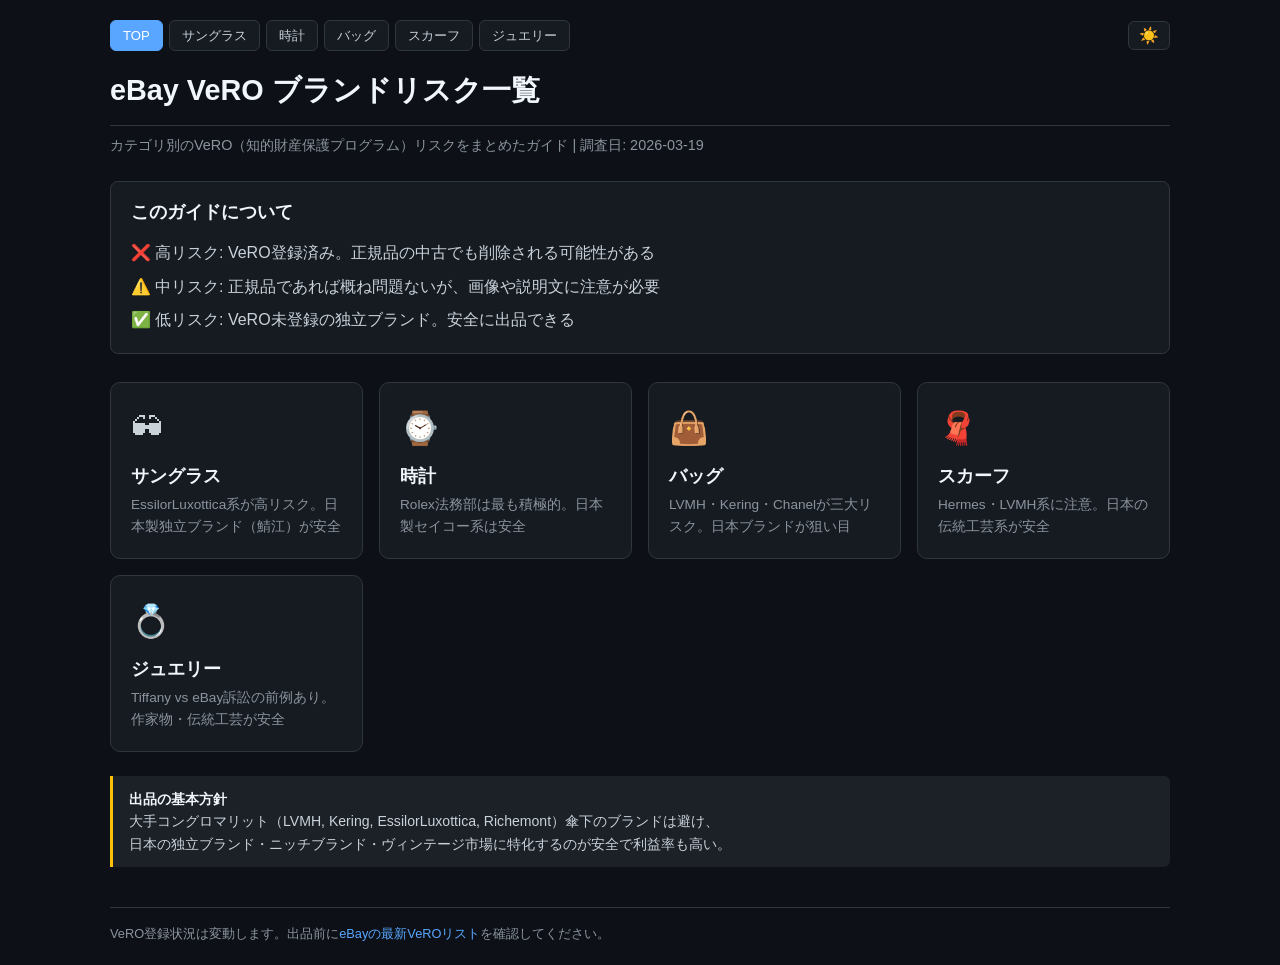
==== index.html @ 40294538 "feat: 5カテゴリVeROリスクガイド + ライト/ダークモード切替 - index.html: トップページ（カテゴリカード一覧） - sunglasses.html: サングラス（21高リスク" ====
<!DOCTYPE html>
<html lang="ja">
<head>
<meta charset="UTF-8">
<meta name="viewport" content="width=device-width, initial-scale=1.0">
<title>eBay VeRO ブランドリスク一覧</title>
<link rel="stylesheet" href="style.css">
<script src="theme.js"></script>
</head>
<body>

<div class="topbar">
  <nav>
    <a href="index.html" class="active">TOP</a>
    <a href="sunglasses.html">サングラス</a>
    <a href="watches.html">時計</a>
    <a href="bags.html">バッグ</a>
    <a href="scarves.html">スカーフ</a>
    <a href="jewelry.html">ジュエリー</a>
  </nav>
  <button class="theme-toggle" id="themeToggle"></button>
</div>

<h1>eBay VeRO ブランドリスク一覧</h1>
<p class="subtitle">カテゴリ別のVeRO（知的財産保護プログラム）リスクをまとめたガイド | 調査日: 2026-03-19</p>

<div class="summary-box">
  <h2>このガイドについて</h2>
  <ul>
    <li class="danger">高リスク: VeRO登録済み。正規品の中古でも削除される可能性がある</li>
    <li class="warn">中リスク: 正規品であれば概ね問題ないが、画像や説明文に注意が必要</li>
    <li class="safe">低リスク: VeRO未登録の独立ブランド。安全に出品できる</li>
  </ul>
</div>

<div class="card-grid">
  <a href="sunglasses.html" class="card-link">
    <div class="card-icon">&#x1F576;</div>
    <div class="card-title">サングラス</div>
    <div class="card-desc">EssilorLuxottica系が高リスク。日本製独立ブランド（鯖江）が安全</div>
  </a>
  <a href="watches.html" class="card-link">
    <div class="card-icon">&#x231A;</div>
    <div class="card-title">時計</div>
    <div class="card-desc">Rolex法務部は最も積極的。日本製セイコー系は安全</div>
  </a>
  <a href="bags.html" class="card-link">
    <div class="card-icon">&#x1F45C;</div>
    <div class="card-title">バッグ</div>
    <div class="card-desc">LVMH・Kering・Chanelが三大リスク。日本ブランドが狙い目</div>
  </a>
  <a href="scarves.html" class="card-link">
    <div class="card-icon">&#x1F9E3;</div>
    <div class="card-title">スカーフ</div>
    <div class="card-desc">Hermes・LVMH系に注意。日本の伝統工芸系が安全</div>
  </a>
  <a href="jewelry.html" class="card-link">
    <div class="card-icon">&#x1F48D;</div>
    <div class="card-title">ジュエリー</div>
    <div class="card-desc">Tiffany vs eBay訴訟の前例あり。作家物・伝統工芸が安全</div>
  </a>
</div>

<div class="note">
  <strong>出品の基本方針</strong><br>
  大手コングロマリット（LVMH, Kering, EssilorLuxottica, Richemont）傘下のブランドは避け、<br>
  日本の独立ブランド・ニッチブランド・ヴィンテージ市場に特化するのが安全で利益率も高い。
</div>

<footer>
  <p>VeRO登録状況は変動します。出品前に<a href="https://www.ebay.com/sellercenter/ebay-for-business/verified-rights-owner-program">eBayの最新VeROリスト</a>を確認してください。</p>
</footer>

</body>
</html>
---- style.css ----
:root {
  --red: #dc3545;
  --yellow: #ffc107;
  --green: #28a745;
  --bg: #0d1117;
  --card: #161b22;
  --card-hover: #1c2128;
  --border: #30363d;
  --text: #c9d1d9;
  --heading: #f0f6fc;
  --muted: #8b949e;
  --link: #58a6ff;
  --th-bg: #1c2128;
}
[data-theme="light"] {
  --bg: #ffffff;
  --card: #f6f8fa;
  --card-hover: #eef1f5;
  --border: #d0d7de;
  --text: #1f2328;
  --heading: #1f2328;
  --muted: #656d76;
  --link: #0969da;
  --th-bg: #eef1f5;
}
* { margin: 0; padding: 0; box-sizing: border-box; }
body {
  font-family: -apple-system, BlinkMacSystemFont, 'Segoe UI', Helvetica, Arial, sans-serif;
  background: var(--bg);
  color: var(--text);
  line-height: 1.6;
  padding: 20px;
  max-width: 1100px;
  margin: 0 auto;
  transition: background 0.3s, color 0.3s;
}
/* --- Top bar --- */
.topbar {
  display: flex;
  justify-content: space-between;
  align-items: center;
  margin-bottom: 16px;
}
.topbar nav { display: flex; gap: 6px; flex-wrap: wrap; }
.topbar nav a {
  display: inline-block;
  padding: 4px 12px;
  border-radius: 6px;
  font-size: 0.82em;
  text-decoration: none;
  color: var(--text);
  background: var(--card);
  border: 1px solid var(--border);
  transition: background 0.2s;
}
.topbar nav a:hover, .topbar nav a.active {
  background: var(--link);
  color: #fff;
  border-color: var(--link);
}
.theme-toggle {
  background: var(--card);
  border: 1px solid var(--border);
  color: var(--text);
  padding: 4px 10px;
  border-radius: 6px;
  cursor: pointer;
  font-size: 1em;
  transition: background 0.2s;
}
.theme-toggle:hover { background: var(--card-hover); }

/* --- Headings --- */
h1 {
  color: var(--heading);
  font-size: 1.8em;
  margin-bottom: 8px;
  border-bottom: 1px solid var(--border);
  padding-bottom: 12px;
}
.subtitle {
  color: var(--muted);
  font-size: 0.9em;
  margin-bottom: 24px;
}

/* --- Summary box --- */
.summary-box {
  background: var(--card);
  border: 1px solid var(--border);
  border-radius: 8px;
  padding: 16px 20px;
  margin-bottom: 28px;
}
.summary-box h2 {
  color: var(--heading);
  font-size: 1.1em;
  margin-bottom: 10px;
}
.summary-box ul { list-style: none; padding: 0; }
.summary-box li { padding: 4px 0 4px 24px; position: relative; }
.summary-box li::before { position: absolute; left: 0; }
.summary-box li.safe::before   { content: "\2705"; }
.summary-box li.warn::before   { content: "\26A0\FE0F"; }
.summary-box li.danger::before { content: "\274C"; }

/* --- Section --- */
.section { margin-bottom: 32px; }
.section-header {
  display: flex;
  align-items: center;
  gap: 10px;
  margin-bottom: 12px;
}
.section-header h2 { color: var(--heading); font-size: 1.2em; }
.badge {
  display: inline-block;
  padding: 2px 10px;
  border-radius: 12px;
  font-size: 0.75em;
  font-weight: 600;
  text-transform: uppercase;
}
.badge-high { background: var(--red); color: #fff; }
.badge-mid  { background: var(--yellow); color: #000; }
.badge-low  { background: var(--green); color: #fff; }

/* --- Table --- */
table {
  width: 100%;
  border-collapse: collapse;
  background: var(--card);
  border: 1px solid var(--border);
  border-radius: 8px;
  overflow: hidden;
}
thead th {
  background: var(--th-bg);
  color: var(--heading);
  font-size: 0.85em;
  text-align: left;
  padding: 10px 14px;
  border-bottom: 1px solid var(--border);
}
tbody td {
  padding: 8px 14px;
  border-bottom: 1px solid var(--border);
  font-size: 0.9em;
  vertical-align: top;
}
tbody tr:last-child td { border-bottom: none; }
tbody tr:hover { background: var(--card-hover); }
.brand-name { font-weight: 600; color: var(--heading); white-space: nowrap; }
.group-tag {
  display: inline-block;
  padding: 1px 6px;
  border-radius: 4px;
  font-size: 0.78em;
  background: var(--border);
  color: var(--muted);
  white-space: nowrap;
}

/* --- Note --- */
.note {
  background: var(--card-hover);
  border-left: 3px solid var(--yellow);
  padding: 12px 16px;
  margin-top: 24px;
  border-radius: 0 6px 6px 0;
  font-size: 0.88em;
}
.note strong { color: var(--heading); }

/* --- Footer --- */
footer {
  margin-top: 40px;
  padding-top: 16px;
  border-top: 1px solid var(--border);
  color: var(--muted);
  font-size: 0.8em;
}
footer a { color: var(--link); text-decoration: none; }
footer a:hover { text-decoration: underline; }

/* --- Index cards --- */
.card-grid {
  display: grid;
  grid-template-columns: repeat(auto-fill, minmax(240px, 1fr));
  gap: 16px;
  margin: 24px 0;
}
.card-link {
  display: block;
  text-decoration: none;
  color: var(--text);
  background: var(--card);
  border: 1px solid var(--border);
  border-radius: 10px;
  padding: 20px;
  transition: transform 0.15s, box-shadow 0.15s;
}
.card-link:hover {
  transform: translateY(-3px);
  box-shadow: 0 4px 16px rgba(0,0,0,0.3);
}
.card-link .card-icon { font-size: 2em; margin-bottom: 8px; }
.card-link .card-title { font-size: 1.1em; font-weight: 600; color: var(--heading); }
.card-link .card-desc { font-size: 0.85em; color: var(--muted); margin-top: 4px; }

@media (max-width: 700px) {
  body { padding: 12px; }
  h1 { font-size: 1.3em; }
  table { font-size: 0.85em; }
  thead th, tbody td { padding: 6px 8px; }
  .topbar { flex-direction: column; gap: 10px; align-items: flex-start; }
}
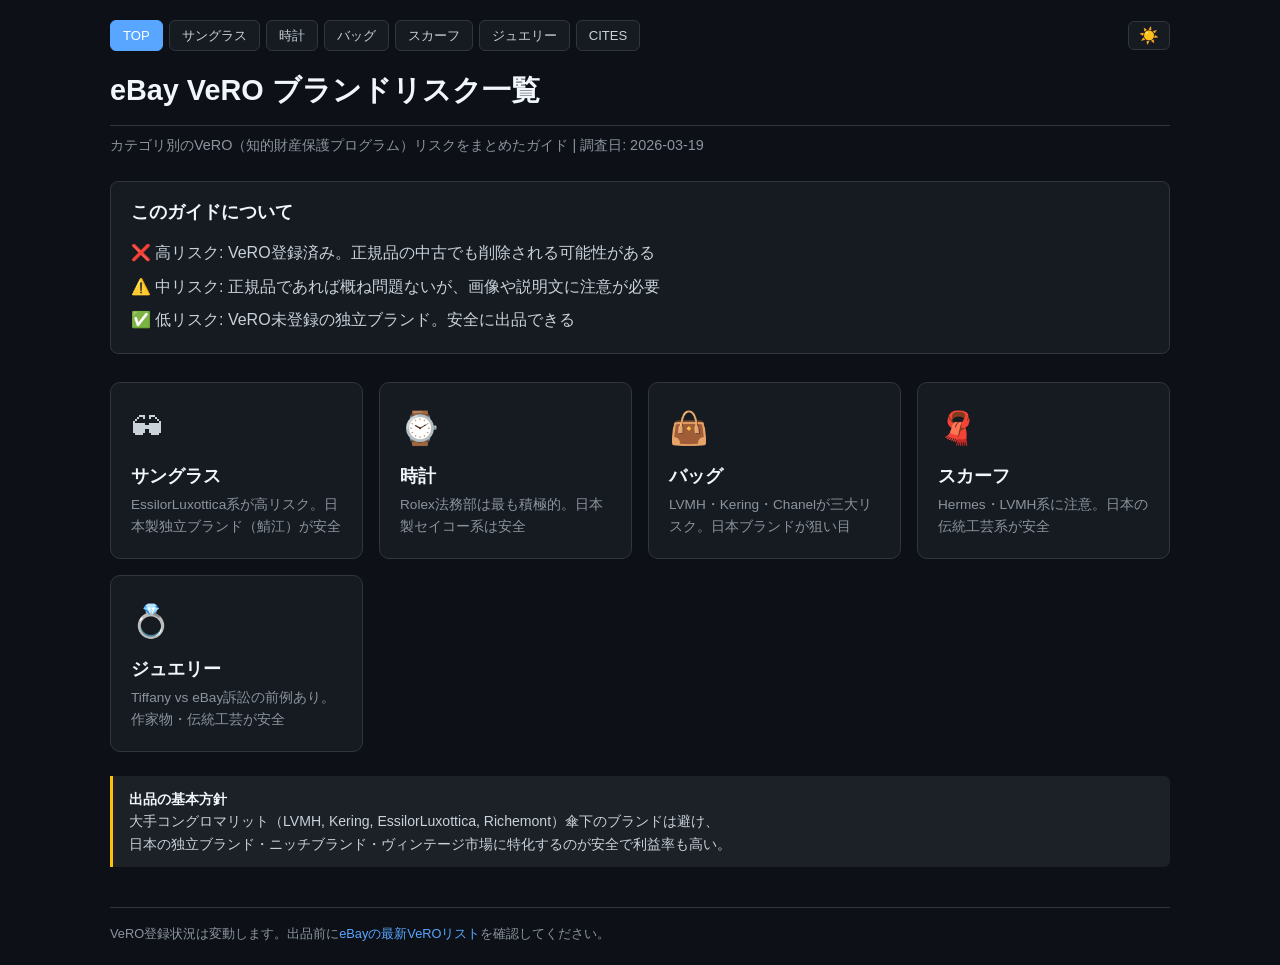
==== commit c38a733c: "feat: CITES（ワシントン条約）規制ガイドページを追加 eBay真贋保証サービスからの公式通知に基づき、CITES規制対象素材の 出品禁止ガイドを独立タブとして追加。全ページのナビゲーションに" ====
--- a/index.html
+++ b/index.html
@@ -17,6 +17,7 @@
     <a href="bags.html">バッグ</a>
     <a href="scarves.html">スカーフ</a>
     <a href="jewelry.html">ジュエリー</a>
+    <a href="cites.html">CITES</a>
   </nav>
   <button class="theme-toggle" id="themeToggle"></button>
 </div>
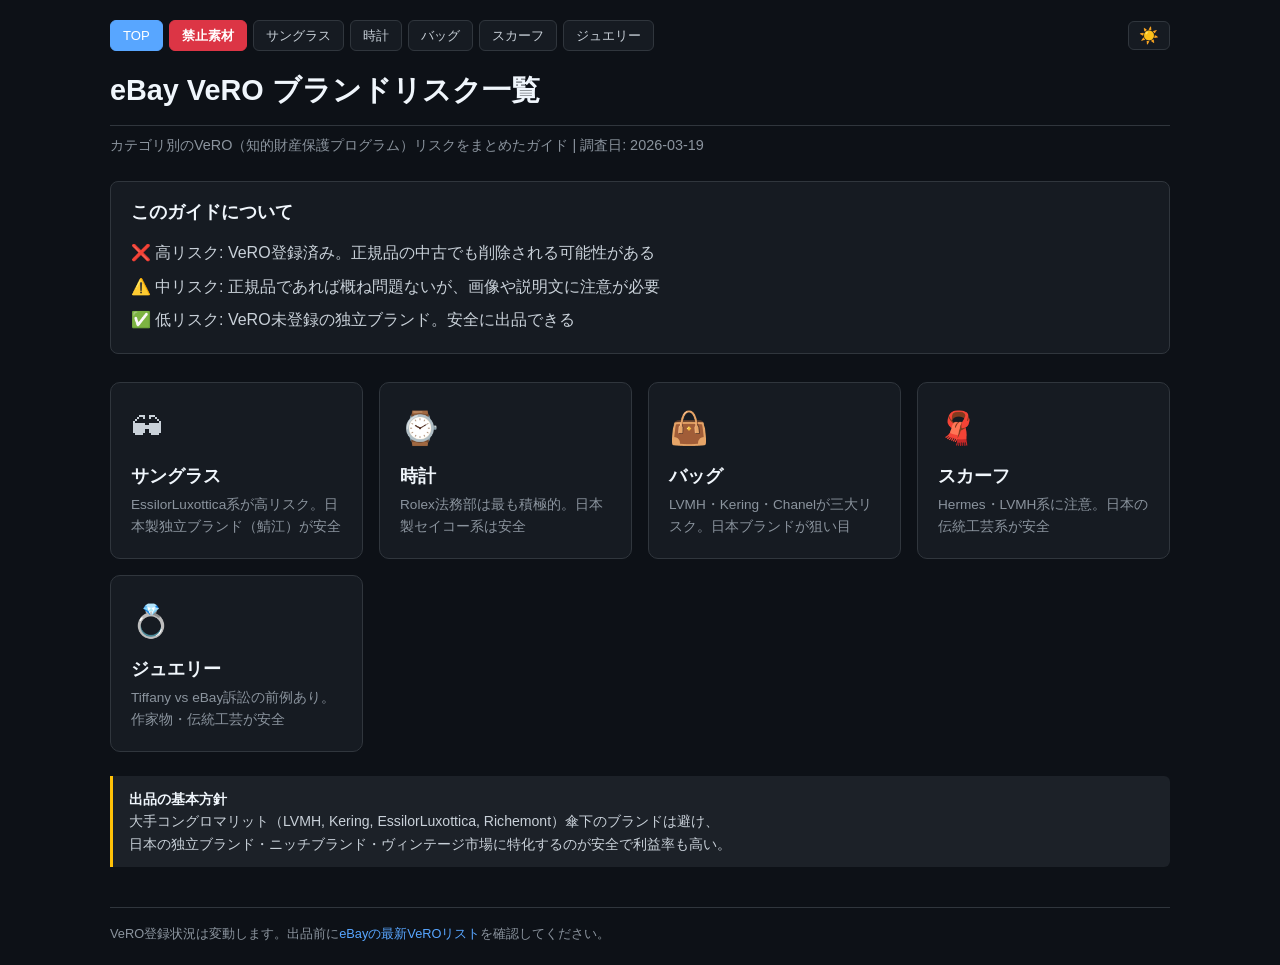
==== commit 1547cf61: "feat: CITESタブを「禁止素材」に改名、TOPの次に配置、赤点滅アニメーション追加 わかりやすい表現に変更し、目立つ位置・見た目で注意を促す" ====
--- a/index.html
+++ b/index.html
@@ -12,12 +12,12 @@
 <div class="topbar">
   <nav>
     <a href="index.html" class="active">TOP</a>
+    <a href="cites.html" class="nav-cites">禁止素材</a>
     <a href="sunglasses.html">サングラス</a>
     <a href="watches.html">時計</a>
     <a href="bags.html">バッグ</a>
     <a href="scarves.html">スカーフ</a>
     <a href="jewelry.html">ジュエリー</a>
-    <a href="cites.html">CITES</a>
   </nav>
   <button class="theme-toggle" id="themeToggle"></button>
 </div>
--- a/style.css
+++ b/style.css
@@ -58,6 +58,22 @@
   color: #fff;
   border-color: var(--link);
 }
+.topbar nav a.nav-cites {
+  background: var(--red);
+  color: #fff;
+  border-color: var(--red);
+  font-weight: 700;
+  animation: cites-blink 1.5s ease-in-out infinite;
+}
+.topbar nav a.nav-cites:hover {
+  animation: none;
+  background: #a71d2a;
+  border-color: #a71d2a;
+}
+@keyframes cites-blink {
+  0%, 100% { opacity: 1; }
+  50% { opacity: 0.4; }
+}
 .theme-toggle {
   background: var(--card);
   border: 1px solid var(--border);
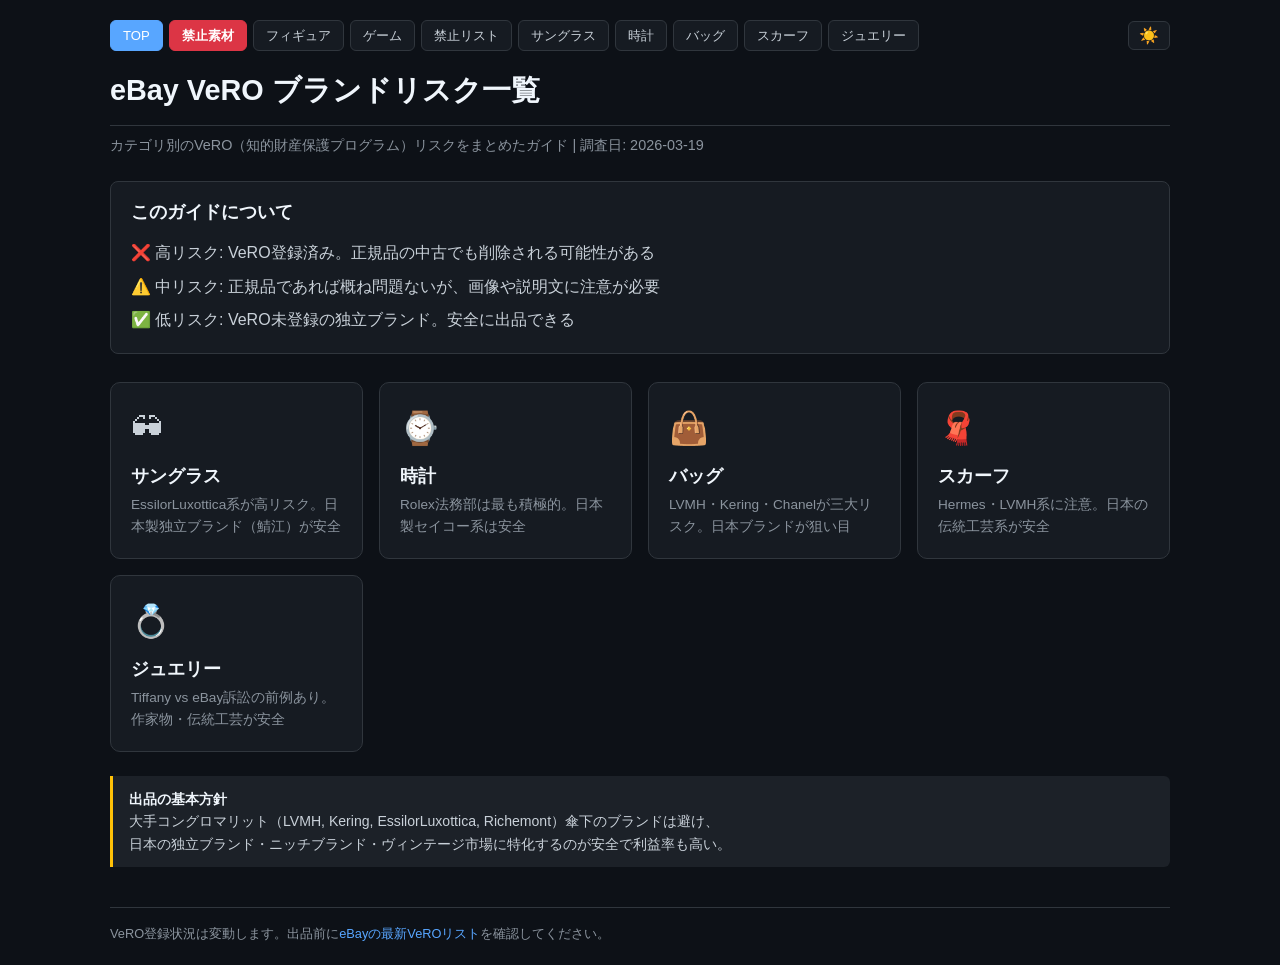
==== commit 24422ccd: "feat: フィギュア・ゲーム・禁止リストの3タブを追加 - フィギュア: パテントトロール訴訟の仕組み・対象キャラクター・対策 - ゲーム: 訴訟対象ゲームIP・VeRO・日本版販売の注意点 - 禁" ====
--- a/index.html
+++ b/index.html
@@ -13,6 +13,9 @@
   <nav>
     <a href="index.html" class="active">TOP</a>
     <a href="cites.html" class="nav-cites">禁止素材</a>
+    <a href="figures.html">フィギュア</a>
+    <a href="games.html">ゲーム</a>
+    <a href="prohibited.html">禁止リスト</a>
     <a href="sunglasses.html">サングラス</a>
     <a href="watches.html">時計</a>
     <a href="bags.html">バッグ</a>
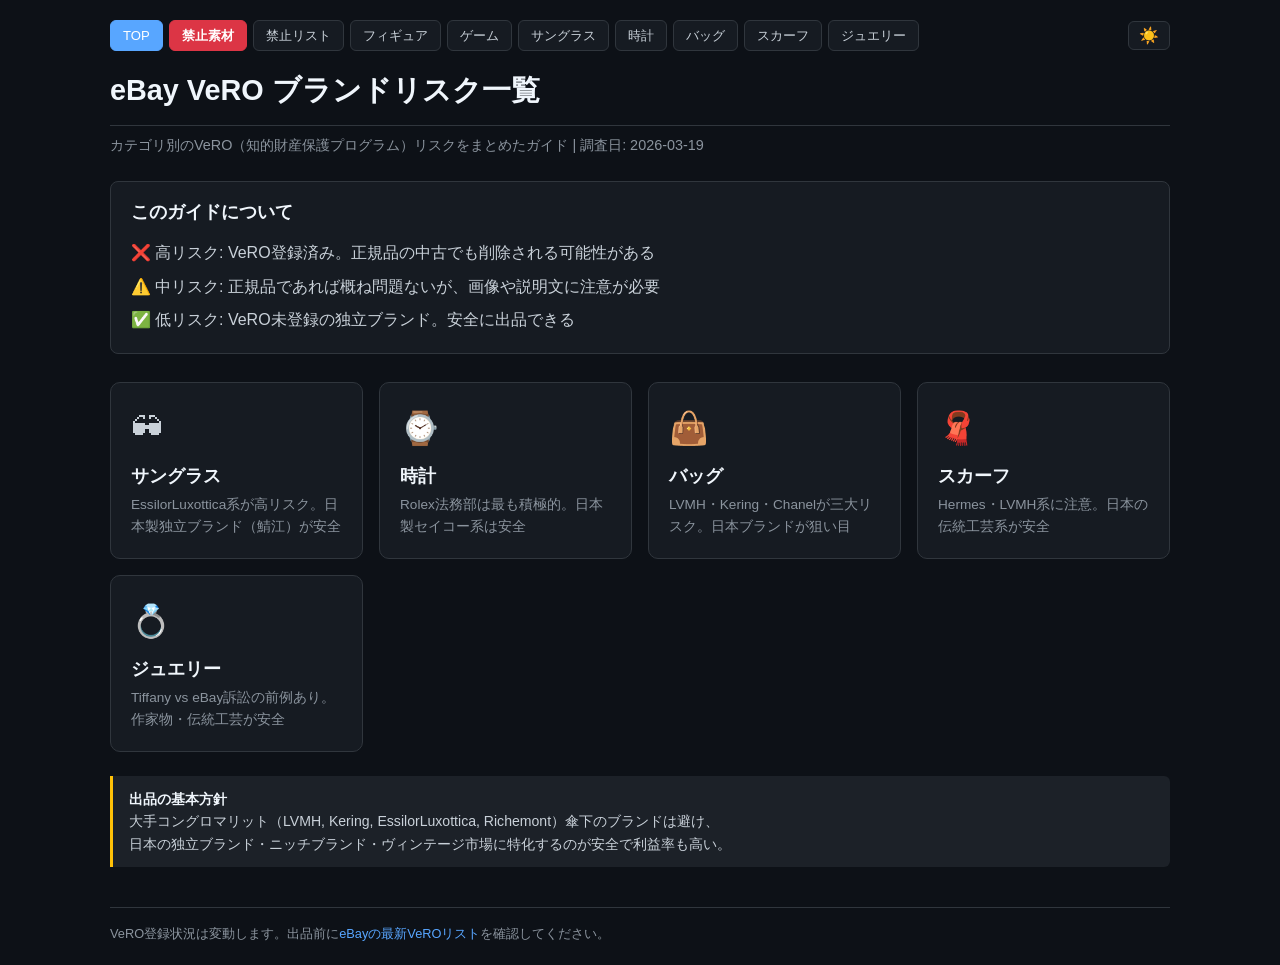
==== commit fb8fa931: "fix: ナビゲーション順序変更（禁止素材の次に禁止リストを配置）" ====
--- a/index.html
+++ b/index.html
@@ -13,9 +13,9 @@
   <nav>
     <a href="index.html" class="active">TOP</a>
     <a href="cites.html" class="nav-cites">禁止素材</a>
+    <a href="prohibited.html">禁止リスト</a>
     <a href="figures.html">フィギュア</a>
     <a href="games.html">ゲーム</a>
-    <a href="prohibited.html">禁止リスト</a>
     <a href="sunglasses.html">サングラス</a>
     <a href="watches.html">時計</a>
     <a href="bags.html">バッグ</a>
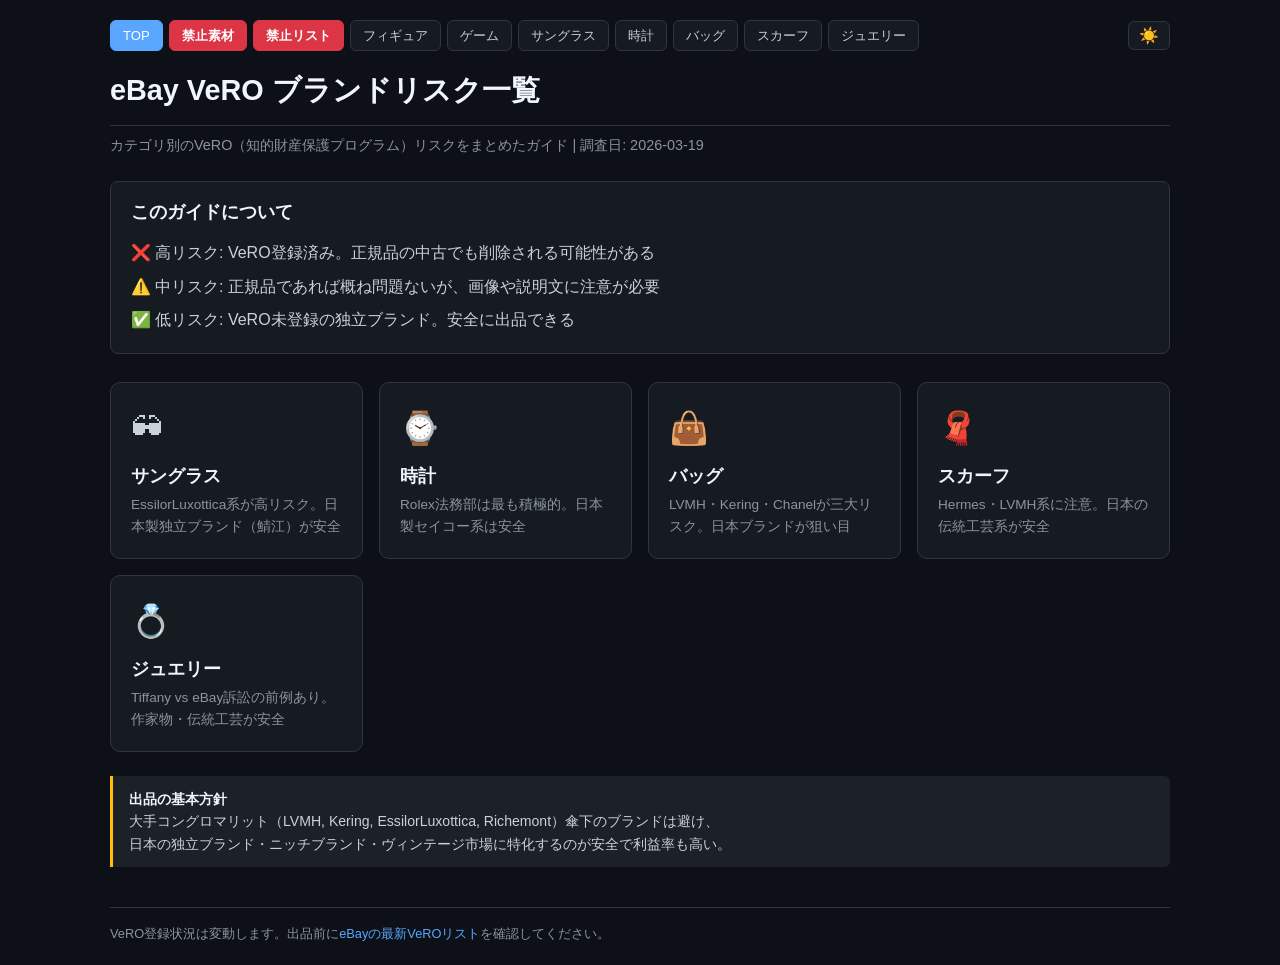
==== commit bf88f096: "feat: 禁止リストボタンにも赤点滅アニメーションを追加" ====
--- a/index.html
+++ b/index.html
@@ -13,7 +13,7 @@
   <nav>
     <a href="index.html" class="active">TOP</a>
     <a href="cites.html" class="nav-cites">禁止素材</a>
-    <a href="prohibited.html">禁止リスト</a>
+    <a href="prohibited.html" class="nav-prohibited">禁止リスト</a>
     <a href="figures.html">フィギュア</a>
     <a href="games.html">ゲーム</a>
     <a href="sunglasses.html">サングラス</a>
--- a/style.css
+++ b/style.css
@@ -70,6 +70,18 @@
   background: #a71d2a;
   border-color: #a71d2a;
 }
+.topbar nav a.nav-prohibited {
+  background: var(--red);
+  color: #fff;
+  border-color: var(--red);
+  font-weight: 700;
+  animation: cites-blink 1.5s ease-in-out infinite;
+}
+.topbar nav a.nav-prohibited:hover {
+  animation: none;
+  background: #a71d2a;
+  border-color: #a71d2a;
+}
 @keyframes cites-blink {
   0%, 100% { opacity: 1; }
   50% { opacity: 0.4; }
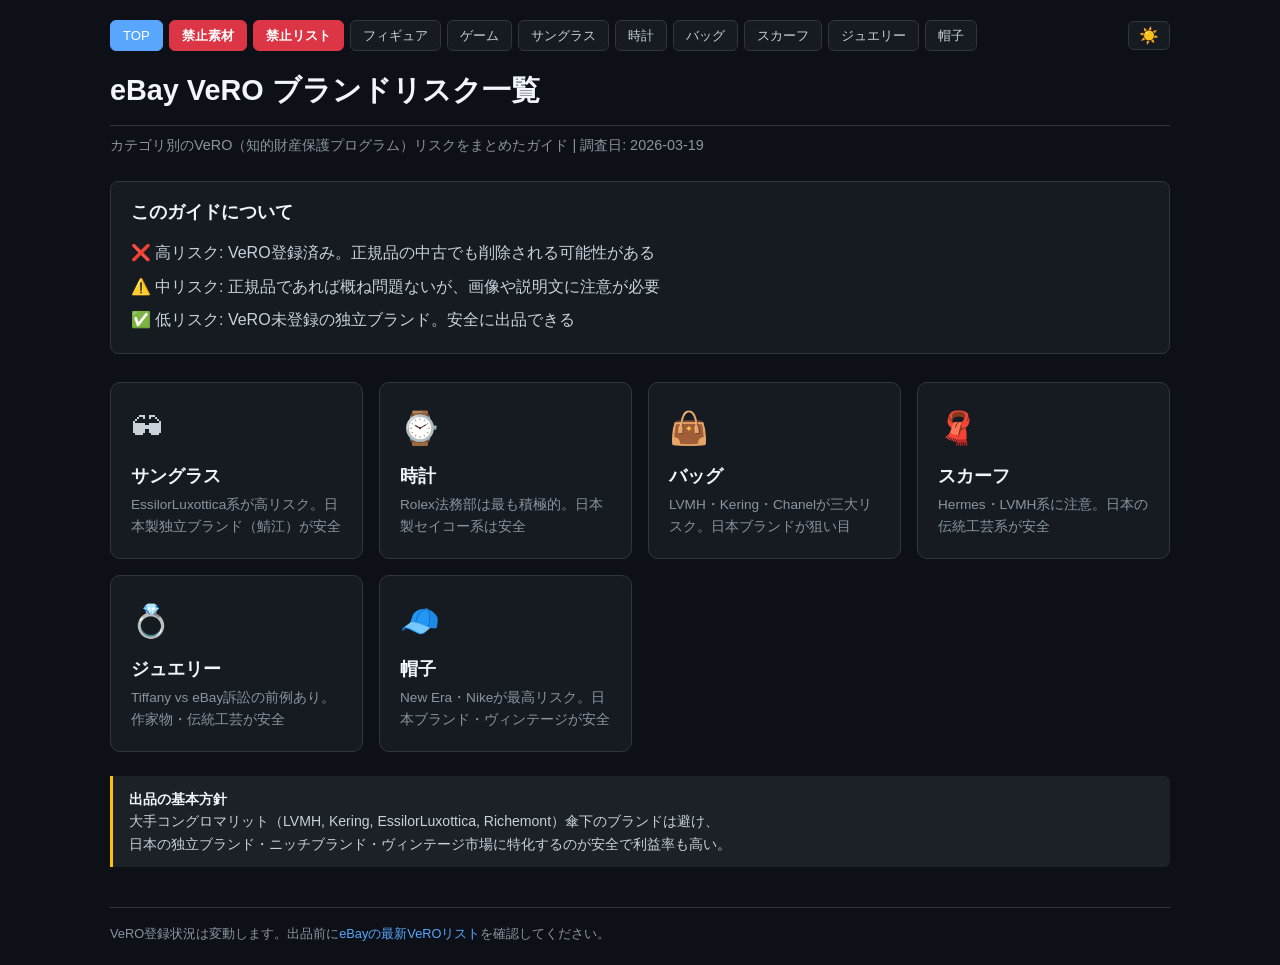
==== commit 5411d5f6: "feat: 帽子カテゴリを追加（VeROリスク評価・日本ブランド・ヴィンテージ） - hats.html新規作成: New Era/Nike/Supreme等の高リスク、日本ブランド・ヴィンテージの安" ====
--- a/index.html
+++ b/index.html
@@ -21,6 +21,7 @@
     <a href="bags.html">バッグ</a>
     <a href="scarves.html">スカーフ</a>
     <a href="jewelry.html">ジュエリー</a>
+    <a href="hats.html">帽子</a>
   </nav>
   <button class="theme-toggle" id="themeToggle"></button>
 </div>
@@ -63,6 +64,11 @@
     <div class="card-title">ジュエリー</div>
     <div class="card-desc">Tiffany vs eBay訴訟の前例あり。作家物・伝統工芸が安全</div>
   </a>
+  <a href="hats.html" class="card-link">
+    <div class="card-icon">&#x1F9E2;</div>
+    <div class="card-title">帽子</div>
+    <div class="card-desc">New Era・Nikeが最高リスク。日本ブランド・ヴィンテージが安全</div>
+  </a>
 </div>
 
 <div class="note">
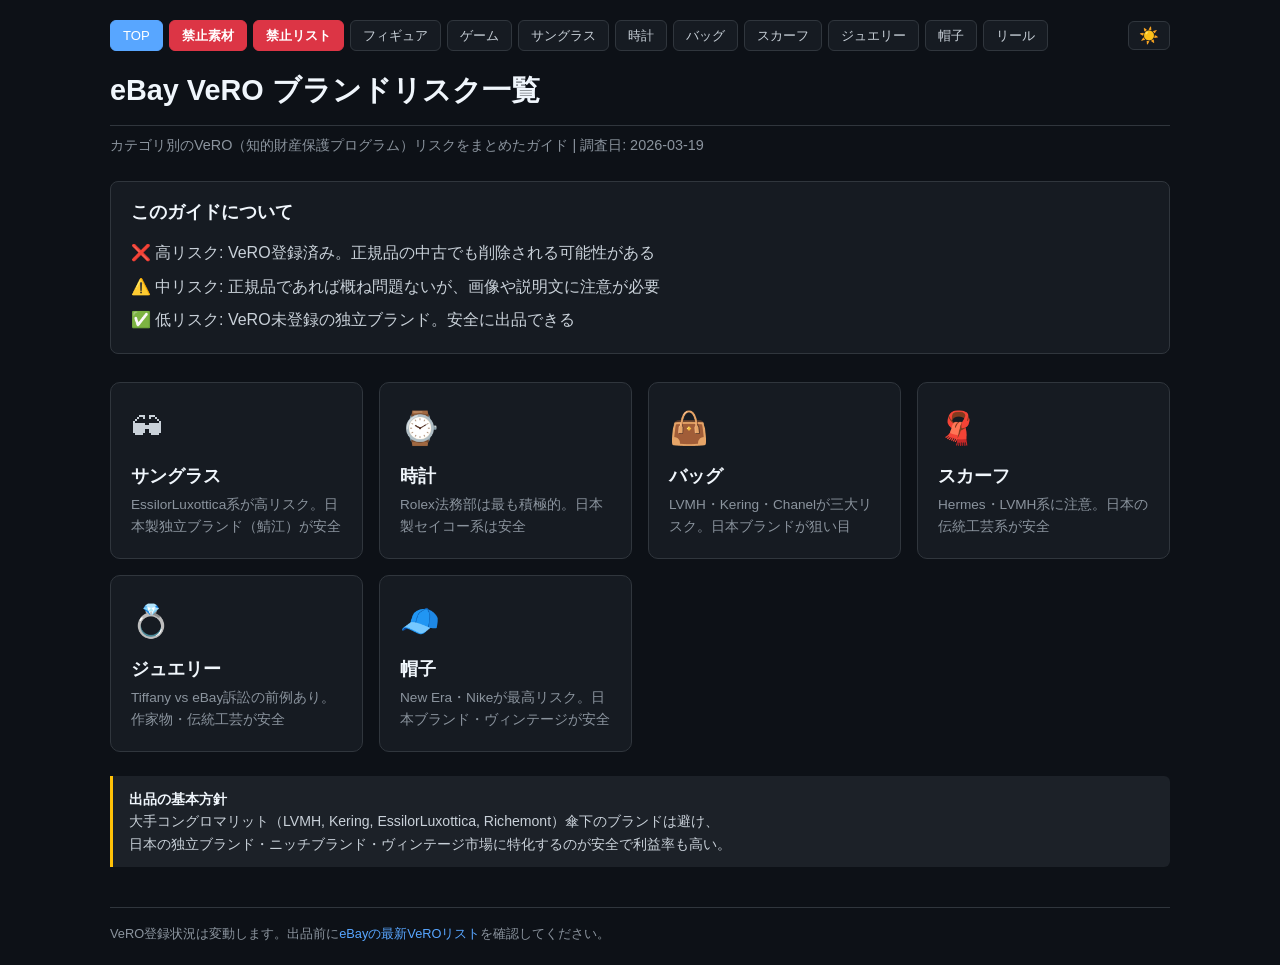
==== commit 86859648: "feat: 釣りリール ブランド・モデル辞書ページ追加 - reels.html新規作成（親ブランド49件、サブブランド35件） - 全ページのナビにリールリンク追加" ====
--- a/index.html
+++ b/index.html
@@ -22,6 +22,7 @@
     <a href="scarves.html">スカーフ</a>
     <a href="jewelry.html">ジュエリー</a>
     <a href="hats.html">帽子</a>
+    <a href="reels.html">リール</a>
   </nav>
   <button class="theme-toggle" id="themeToggle"></button>
 </div>
